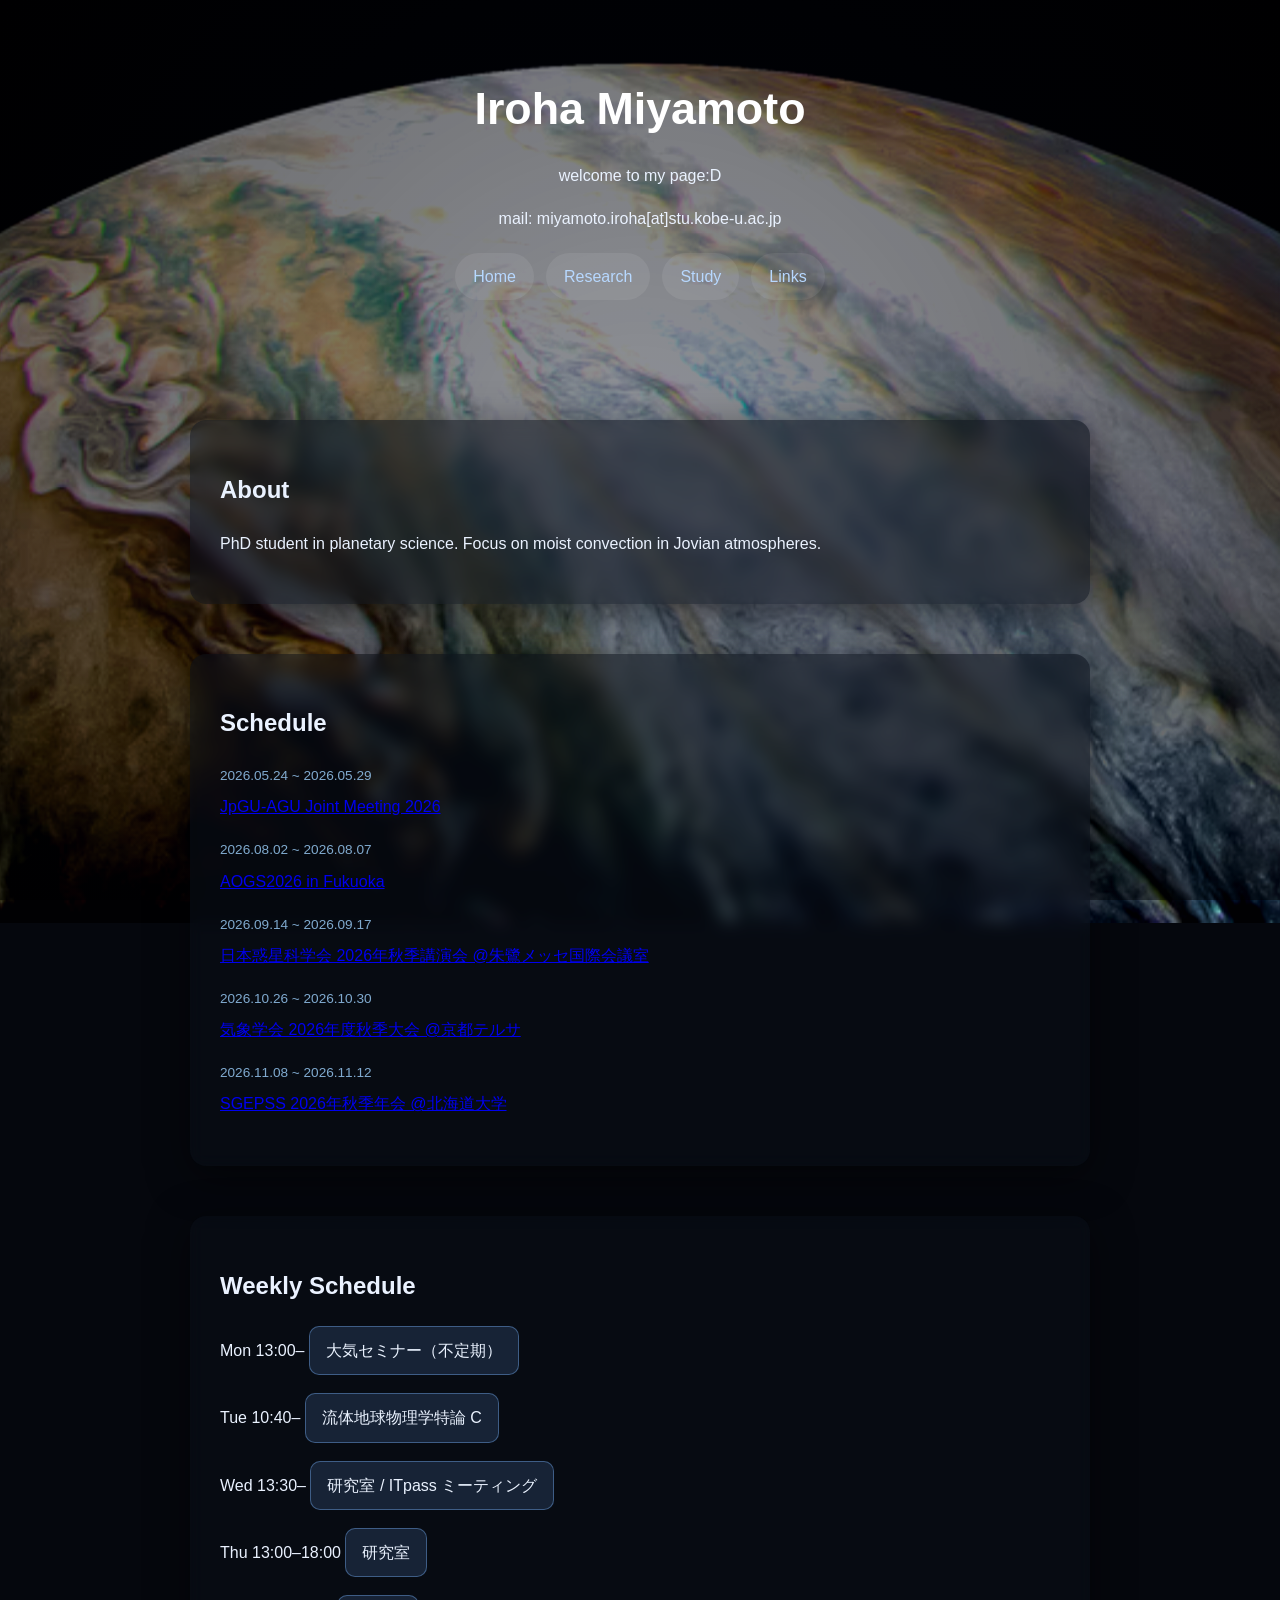
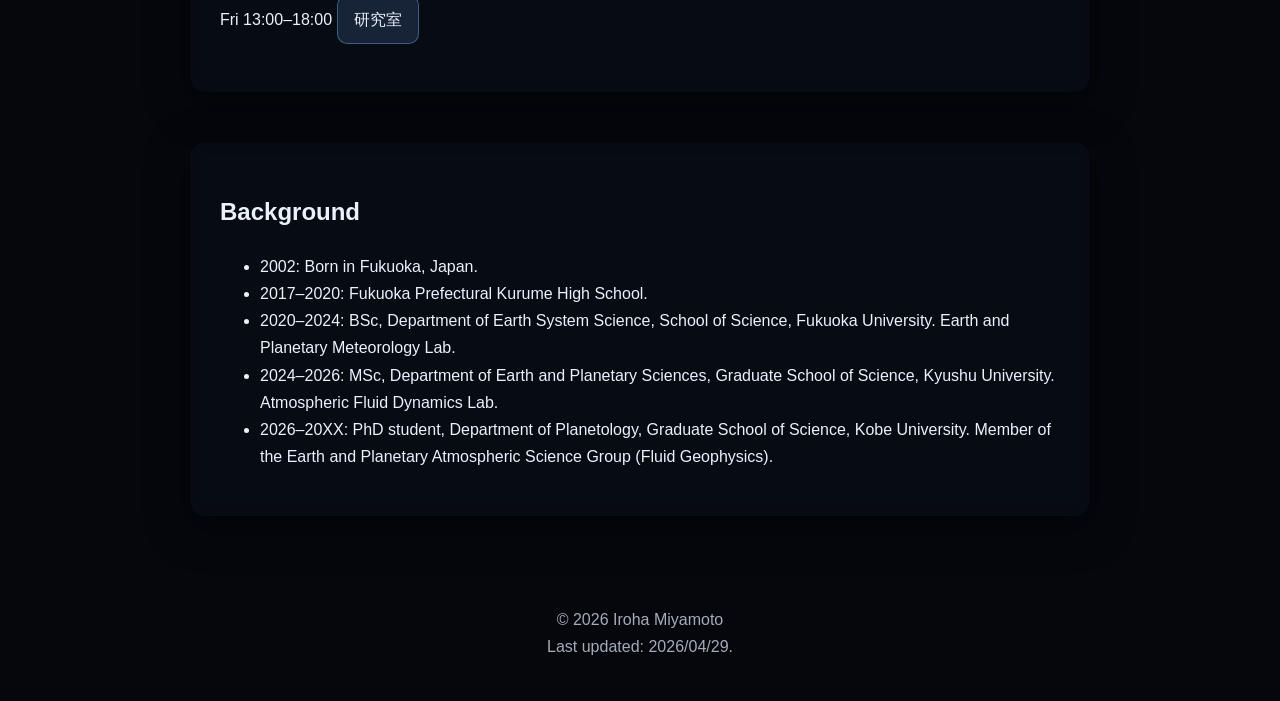
==== index.html @ c1cfe4a1 "Update index.html" ====
<!DOCTYPE html>
<html lang="en">
<head>
<meta charset="UTF-8">
<title>Iroha Miyamoto</title>
<link rel="stylesheet" href="style.css">
</head>

<body>

<header> 
  <h1>Iroha Miyamoto</h1>
  <p>welcome to my page:D</p>
  <p>mail: miyamoto.iroha[at]stu.kobe-u.ac.jp</p>

  <nav>
    <a href="index.html">Home</a>
    <a href="research.html">Research</a>
    <a href="study.html">Study</a>
    <a href="links.html">Links</a>
  </nav>
</header>

<!-- ABOUT -->
<section id="about">
  <h2>About</h2>
  <p>
    PhD student in planetary science.  
    Focus on moist convection in Jovian atmospheres.
  </p>
</section>

<!-- Schedule -->
<section id="schedule">
  <h2>Schedule</h2>

  <ul class="schedule-list">

    <li>
      <span class="date">2026.05.24 ~ 2026.05.29</span>
      <a href="https://www.jpgu.org/meeting_j2026/" target="_blank" class="event-btn">
        JpGU-AGU Joint Meeting 2026
      </a>
    </li>

    <li>
      <span class="date">2026.08.02 ~ 2026.08.07</span>
      <a href="https://www.asiaoceania.org/AOGS2026/Home" target="_blank" class="event-btn">
        AOGS2026 in Fukuoka
      </a>
    </li>

    <li>
      <span class="date">2026.09.14 ~ 2026.09.17</span>
      <a href="https://www.wakusei.jp/meetings/fallmeeting/" target="_blank" class="event-btn">
        日本惑星科学会 2026年秋季講演会 @朱鷺メッセ国際会議室
      </a>
    </li>

    <li>
      <span class="date">2026.10.26 ~ 2026.10.30</span>
      <a href="https://www.metsoc.jp/meetings/2026a" target="_blank" class="event-btn">
        気象学会 2026年度秋季大会 @京都テルサ
      </a>
    </li>

    <li>
      <span class="date">2026.11.08 ~ 2026.11.12</span>
      <a href="https://www.sgepss.org/meeting/index.html" target="_blank" class="event-btn">
        SGEPSS 2026年秋季年会 @北海道大学
      </a>
    </li>

  </ul>
</section>

<!-- Weekly Schedule -->
<section id="weekly-schedule">
  <h2>Weekly Schedule</h2>

  <ul class="schedule-list">

    <li>
      <span class="day">Mon</span>
      <span class="time">13:00–</span>
      <span class="event">大気セミナー（不定期）</span>
    </li>

    <li>
      <span class="day">Tue</span>
      <span class="time">10:40–</span>
      <span class="event">流体地球物理学特論 C</span>
    </li>

    <li>
      <span class="day">Wed</span>
      <span class="time">13:30–</span>
      <span class="event">研究室 / ITpass ミーティング</span>
    </li>

    <li>
      <span class="day">Thu</span>
      <span class="time">13:00–18:00</span>
      <span class="event">研究室</span>
    </li>

    <li>
      <span class="day">Fri</span>
      <span class="time">13:00–18:00</span>
      <span class="event">研究室</span>
    </li>

  </ul>
</section>

<!-- Background --> 
  <section id="Background"> 
    <h2>Background</h2> 
    <ul> 
      <li>2002: Born in Fukuoka, Japan. 
      <li>2017–2020: Fukuoka Prefectural Kurume High School. 
    　<li>2020–2024: BSc, Department of Earth System Science, School of Science, Fukuoka University. Earth and Planetary Meteorology Lab.
      <li>2024–2026: MSc, Department of Earth and Planetary Sciences, Graduate School of Science, Kyushu University. Atmospheric Fluid Dynamics Lab. 
      <li>2026–20XX: PhD student, Department of Planetology, Graduate School of Science, Kobe University. Member of the Earth and Planetary Atmospheric Science Group (Fluid Geophysics).
    </ul> 
  </section>

<footer>
  © 2026 Iroha Miyamoto<br>
  Last updated: 2026/04/29.
</footer>

<script>
document.querySelectorAll(".event-btn").forEach(btn => {
  btn.addEventListener("click", function() {
    document.querySelectorAll(".event-btn").forEach(b => b.classList.remove("active"));
    this.classList.add("active");
  });
});
</script>

</body>
</html>
---- style.css ----
* {
  box-sizing: border-box;
}

body {
  margin: 0;
  font-family: "Arial", sans-serif;
  color: #eaf2ff;
  line-height: 1.7;

  background: #05070d;
  overflow-x: hidden;
}

/* 🪐 木星背景 */
body::before {
  content: "";
  position: fixed;
  inset: 0;
  z-index: -3;

  background-image: url("./jup.jpg");
  background-size: cover;
  background-position: center;

  filter: brightness(1.15) contrast(1.2) saturate(1.3);
  opacity: 0.75;

  transform: scale(1.05);
  animation: jupiterFloat 140s ease-in-out infinite;
}

@keyframes jupiterFloat {
  0%   { transform: scale(1.05) translate(0,0); }
  50%  { transform: scale(1.1) translate(-25px, 15px); }
  100% { transform: scale(1.05) translate(0,0); }
}

/* 🌫️ 暗幕 */
body::after {
  content: "";
  position: fixed;
  inset: 0;
  z-index: -2;

  background: radial-gradient(circle at center,
    rgba(0,10,30,0.25),
    rgba(0,0,0,0.5)
  );
}

/* 🧭 ヘッダー */
header {
  text-align: center;
  padding: 70px 20px;
}

/* タイトル */
h1 {
  font-size: 2.8em;
  margin: 0;
  color: #ffffff;
}

/* ナビ */
nav {
  margin-top: 20px;
  display: flex;
  justify-content: center;
  gap: 12px;
  flex-wrap: wrap;
}

nav a {
  padding: 10px 18px;
  border-radius: 999px;
  background: rgba(255,255,255,0.08);
  color: #b7d8ff;
  text-decoration: none;
  transition: 0.2s;
}

nav a:hover {
  background: rgba(120,180,255,0.2);
  color: #ffffff;
}

/* 📄 共通セクション（完全中央固定） */
section {
  width: 900px;
  max-width: 95vw;
  margin: 50px auto;

  padding: 30px;

  background: rgba(10, 15, 25, 0.55);
  border-radius: 16px;

  backdrop-filter: blur(8px);
  box-shadow: 0 10px 40px rgba(0,0,0,0.5);
}

/* 🗓 スケジュール統一（これだけ使う） */
.schedule-list {
  list-style: none;
  padding: 0;
  margin: 0;
}

.schedule-list li {
  margin-bottom: 18px;
}

/* 日付 */
.date {
  display: block;
  font-size: 0.85em;
  color: #9fd3ff;
  margin-bottom: 6px;
  opacity: 0.8;
}

/* イベント（ボタン） */
.event {
  display: inline-block;
  padding: 10px 16px;
  border-radius: 10px;

  background: rgba(120,180,255,0.15);
  border: 1px solid rgba(120,180,255,0.4);

  color: #eaf2ff;
  text-decoration: none;

  transition: all 0.25s ease;
}

/* hover */
.event:hover {
  transform: translateY(-3px);
  background: rgba(120,180,255,0.3);
  color: #ffffff;

  box-shadow:
    0 0 12px rgba(120,180,255,0.5),
    0 0 30px rgba(80,140,255,0.2);
}

/* active（クリック中） */
.event:active {
  transform: scale(0.95);
  background: rgba(80,140,255,0.7);
}

/* active（JSで付ける） */
.event.active {
  background: rgba(80,140,255,0.85);

  box-shadow:
    0 0 15px rgba(120,180,255,0.8),
    0 0 40px rgba(80,140,255,0.3);
}

/* フッター */
footer {
  text-align: center;
  padding: 40px;
  opacity: 0.7;
}
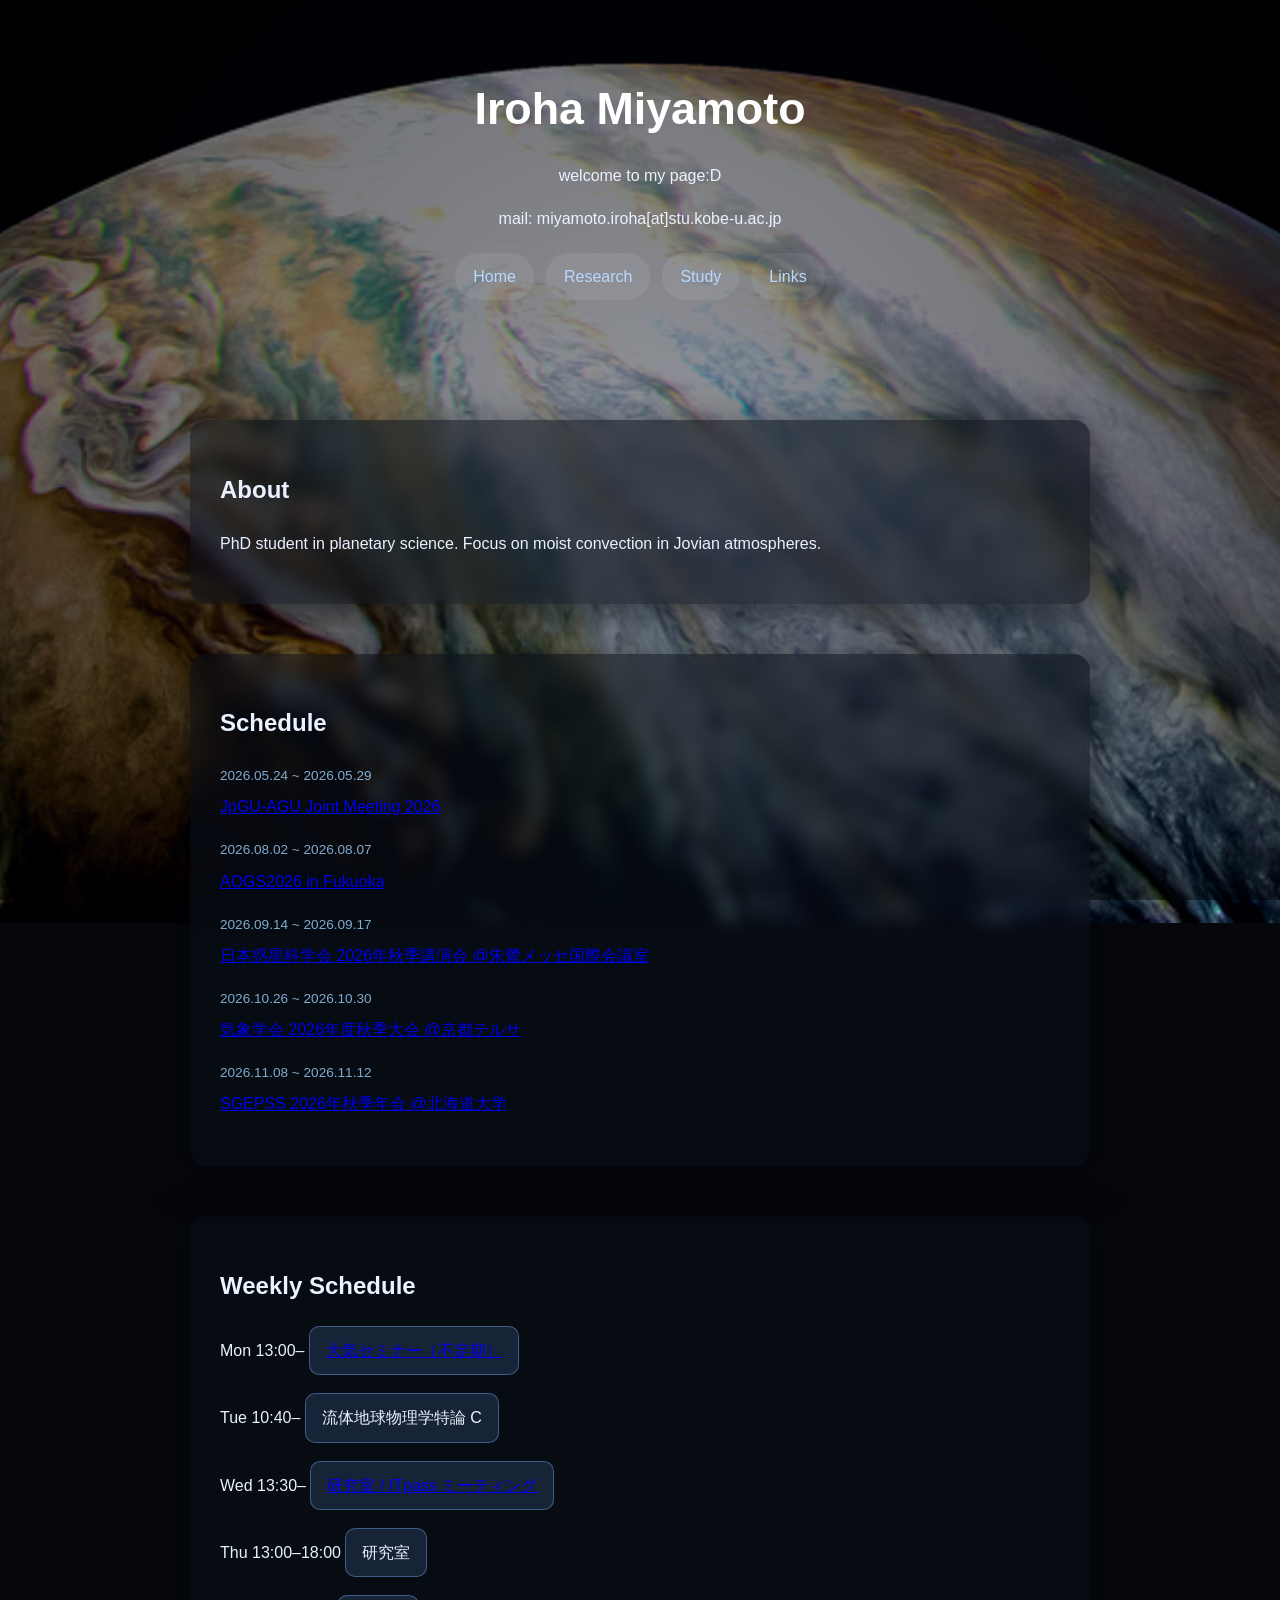
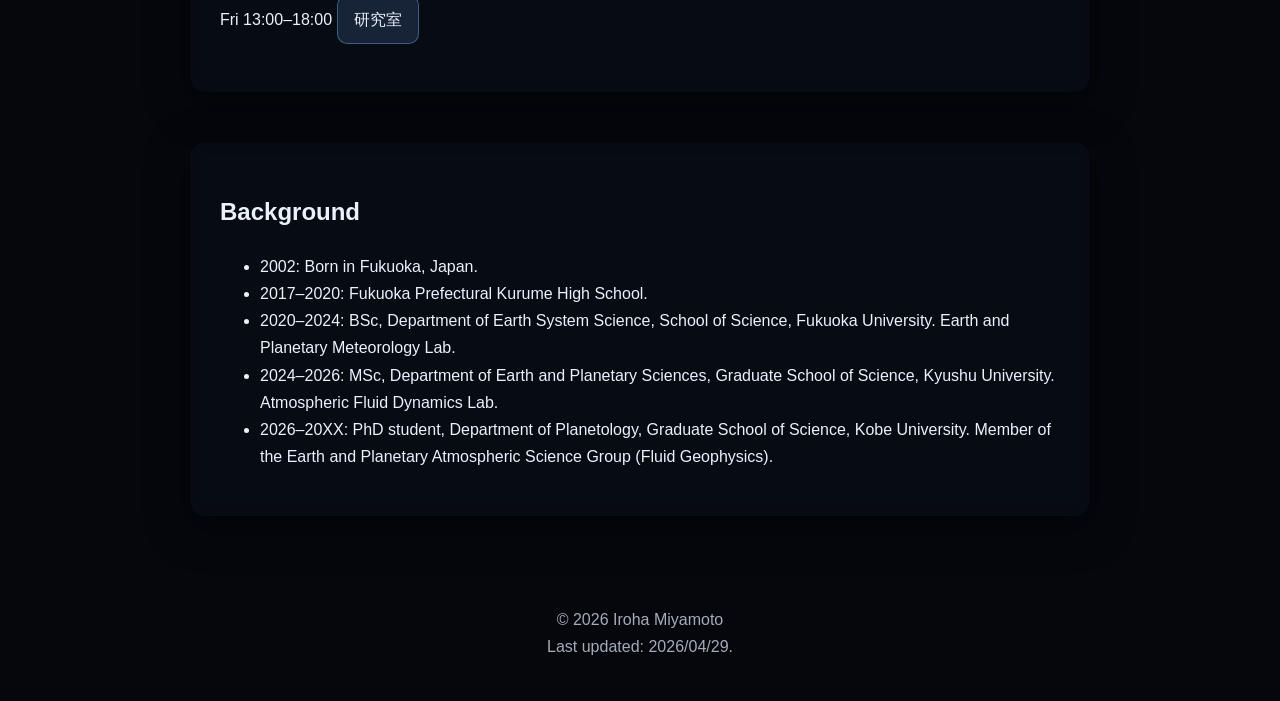
==== commit b3a4c7e8: "Update index.html" ====
--- a/index.html
+++ b/index.html
@@ -83,7 +83,11 @@
     <li>
       <span class="day">Mon</span>
       <span class="time">13:00–</span>
-      <span class="event">大気セミナー（不定期）</span>
+      <span class="event">
+        <a href="https://www.lab.kobe-u.ac.jp/sci-epalab/ja/site/epa_seminar/" target="_blank" class="event-btn">
+       大気セミナー（不定期）
+      </a>
+     </span>
     </li>
 
     <li>
@@ -95,7 +99,11 @@
     <li>
       <span class="day">Wed</span>
       <span class="time">13:30–</span>
-      <span class="event">研究室 / ITpass ミーティング</span>
+      <span class="event">
+        <a href="https://teams.cloud.microsoft/" target="_blank" class="event-btn">
+       研究室 / ITpass ミーティング
+      </a>
+      </span>
     </li>
 
     <li>
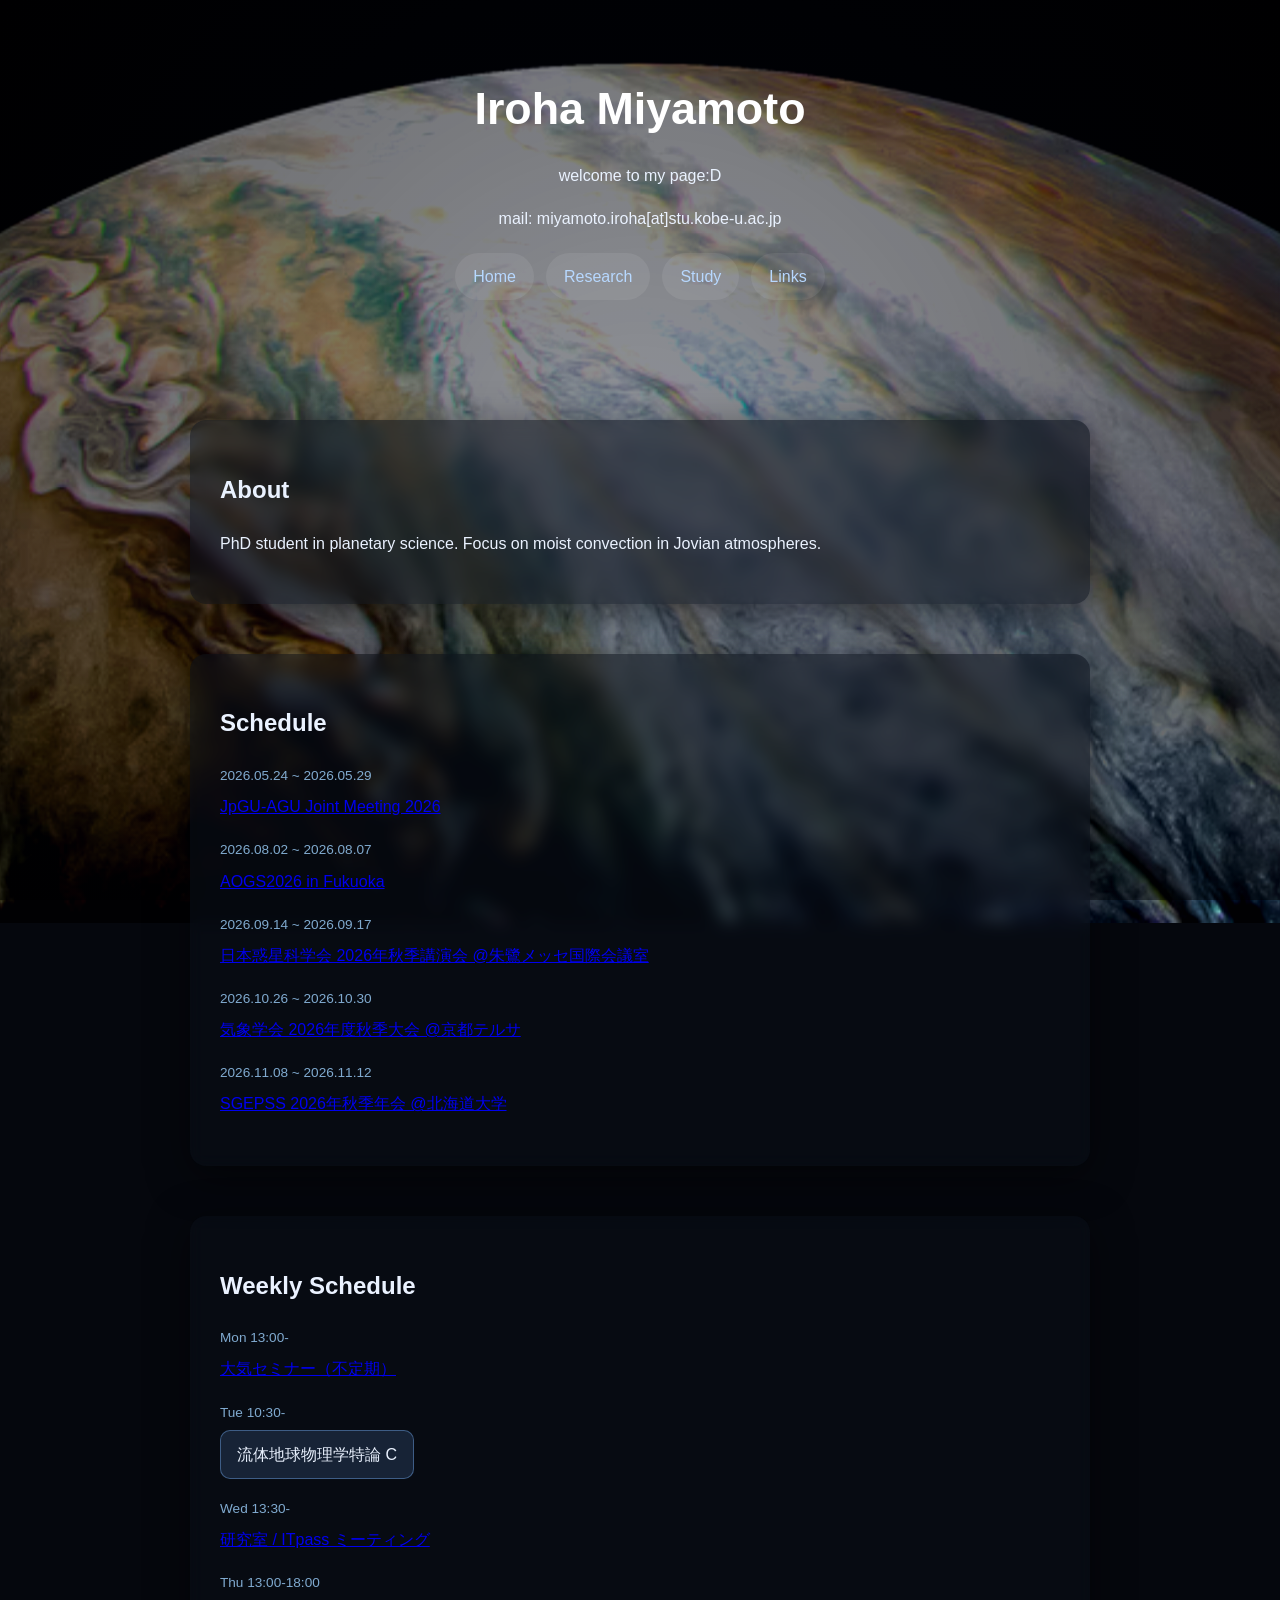
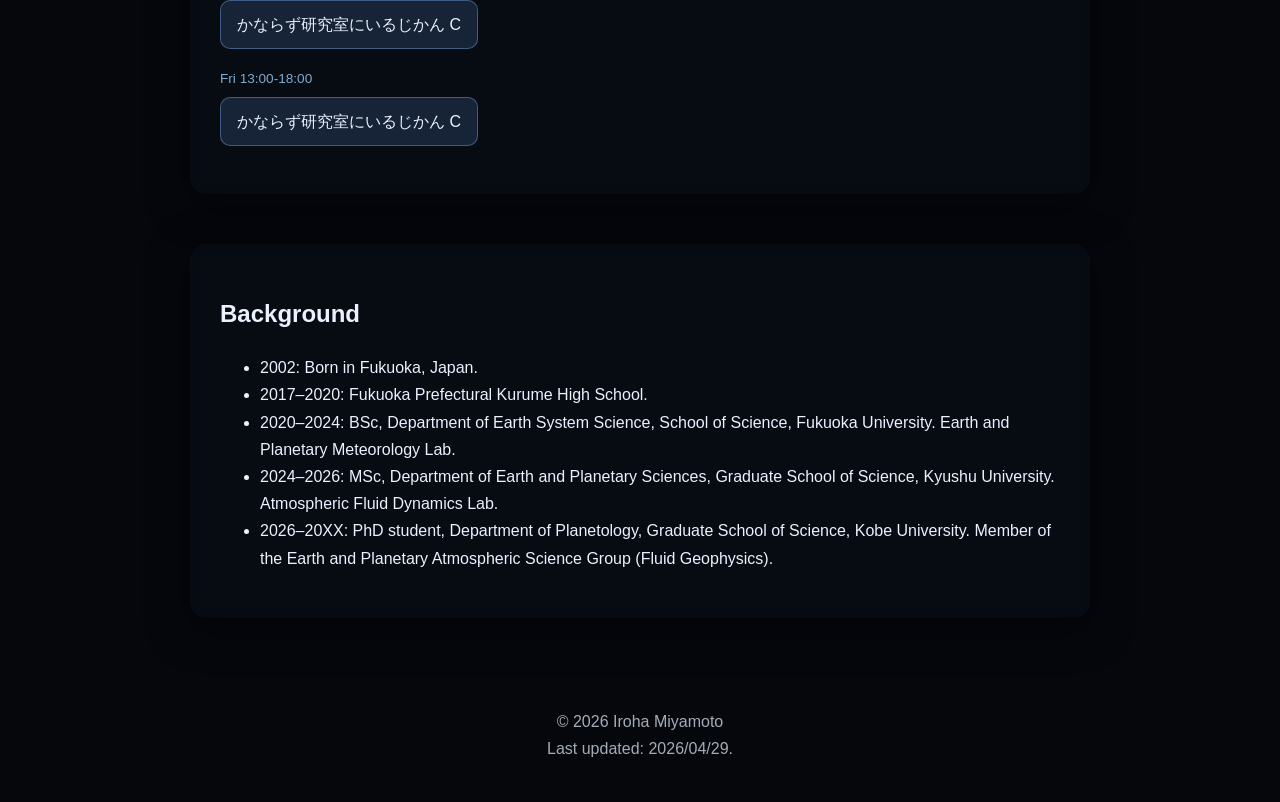
==== commit 9ba8c787: "Update index.html" ====
--- a/index.html
+++ b/index.html
@@ -74,6 +74,7 @@
   </ul>
 </section>
 
+
 <!-- Weekly Schedule -->
 <section id="weekly-schedule">
   <h2>Weekly Schedule</h2>
@@ -81,41 +82,35 @@
   <ul class="schedule-list">
 
     <li>
-      <span class="day">Mon</span>
-      <span class="time">13:00–</span>
-      <span class="event">
-        <a href="https://www.lab.kobe-u.ac.jp/sci-epalab/ja/site/epa_seminar/" target="_blank" class="event-btn">
+      <span class="date">Mon 13:00-</span>
+      <a href="https://www.lab.kobe-u.ac.jp/sci-epalab/ja/site/epa_seminar/" target="_blank" class="event-btn">
        大気セミナー（不定期）
       </a>
-     </span>
     </li>
 
     <li>
-      <span class="day">Tue</span>
-      <span class="time">10:40–</span>
+      <span class="date">Tue 10:30-</span>
       <span class="event">流体地球物理学特論 C</span>
+      </a>
     </li>
 
     <li>
-      <span class="day">Wed</span>
-      <span class="time">13:30–</span>
-      <span class="event">
-        <a href="https://teams.cloud.microsoft/" target="_blank" class="event-btn">
+      <span class="date">Wed 13:30-</span>
+      <a href="https://teams.cloud.microsoft/" target="_blank" class="event-btn">
        研究室 / ITpass ミーティング
       </a>
-      </span>
     </li>
 
     <li>
-      <span class="day">Thu</span>
-      <span class="time">13:00–18:00</span>
-      <span class="event">研究室</span>
+      <span class="date">Thu 13:00-18:00</span>
+      <span class="event">かならず研究室にいるじかん C</span>
+      </a>
     </li>
 
     <li>
-      <span class="day">Fri</span>
-      <span class="time">13:00–18:00</span>
-      <span class="event">研究室</span>
+      <span class="date">Fri 13:00-18:00</span>
+      <span class="event">かならず研究室にいるじかん C</span>
+      </a>
     </li>
 
   </ul>
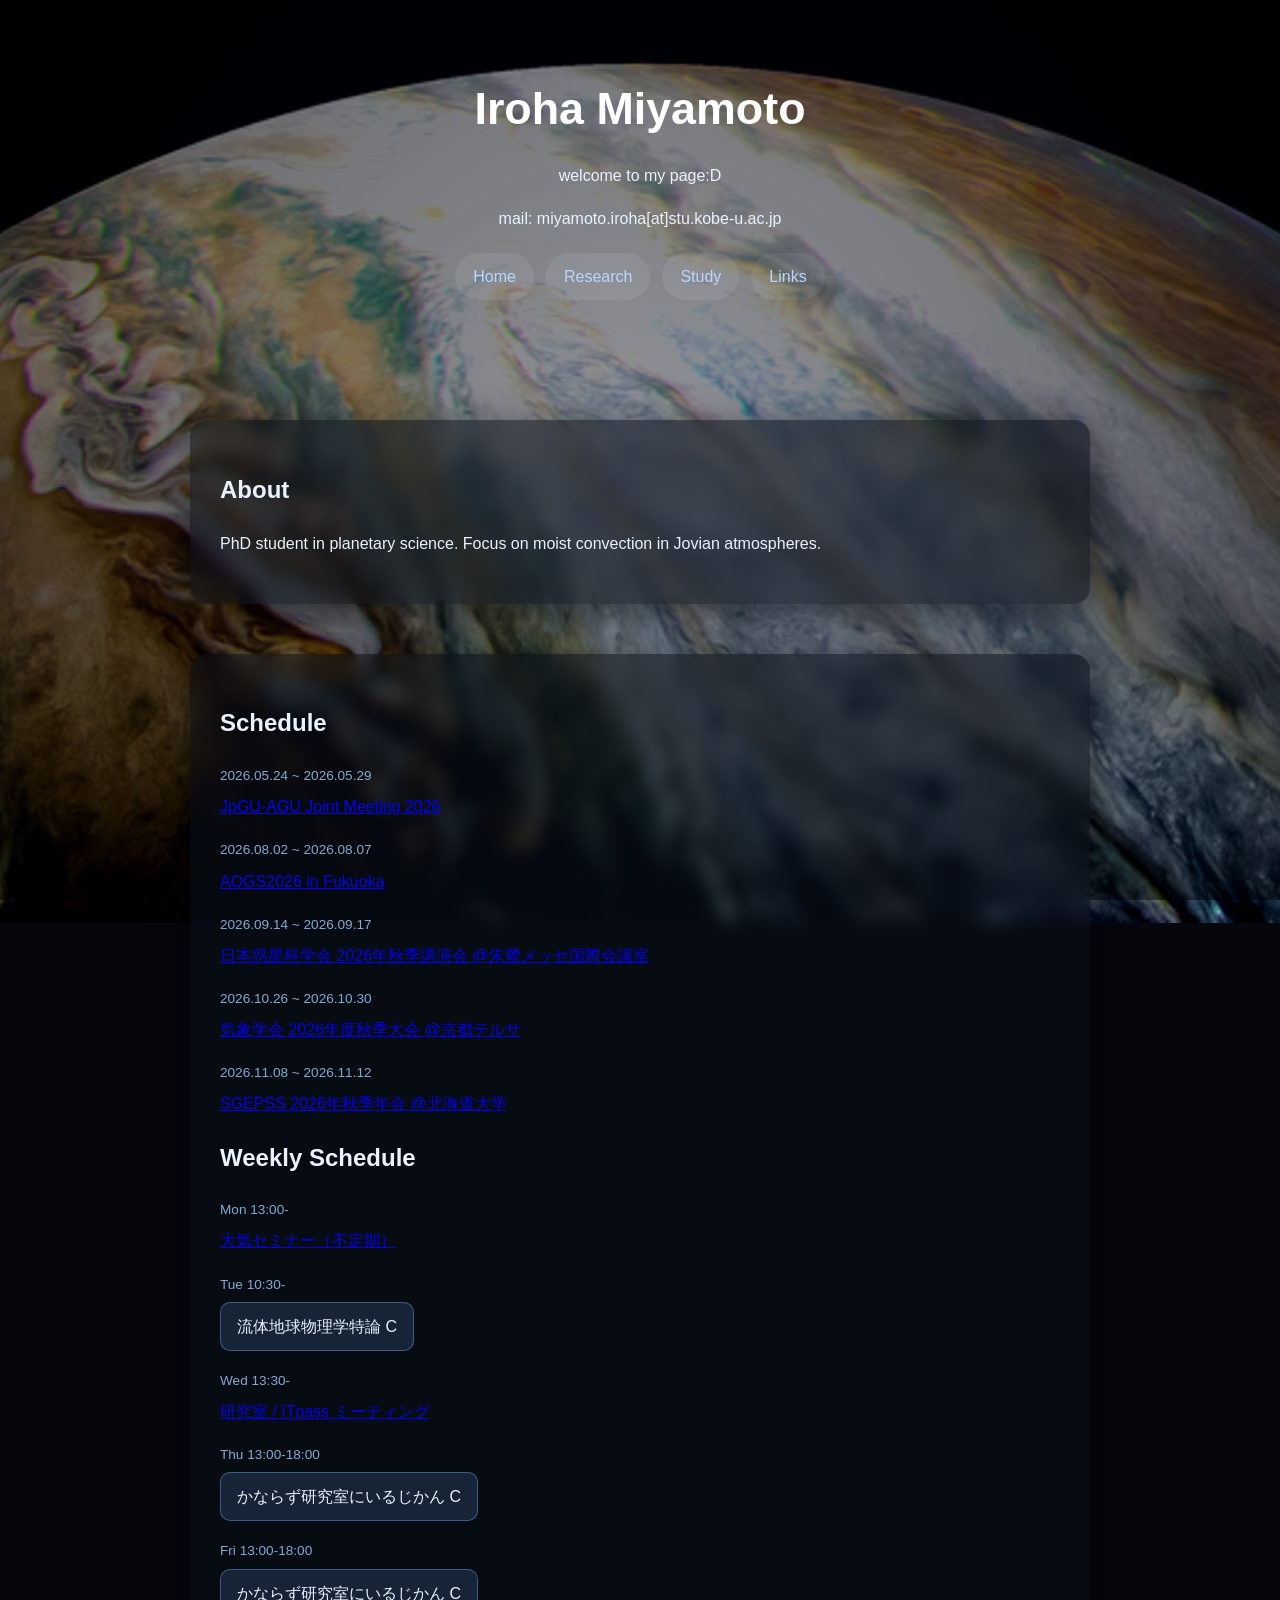
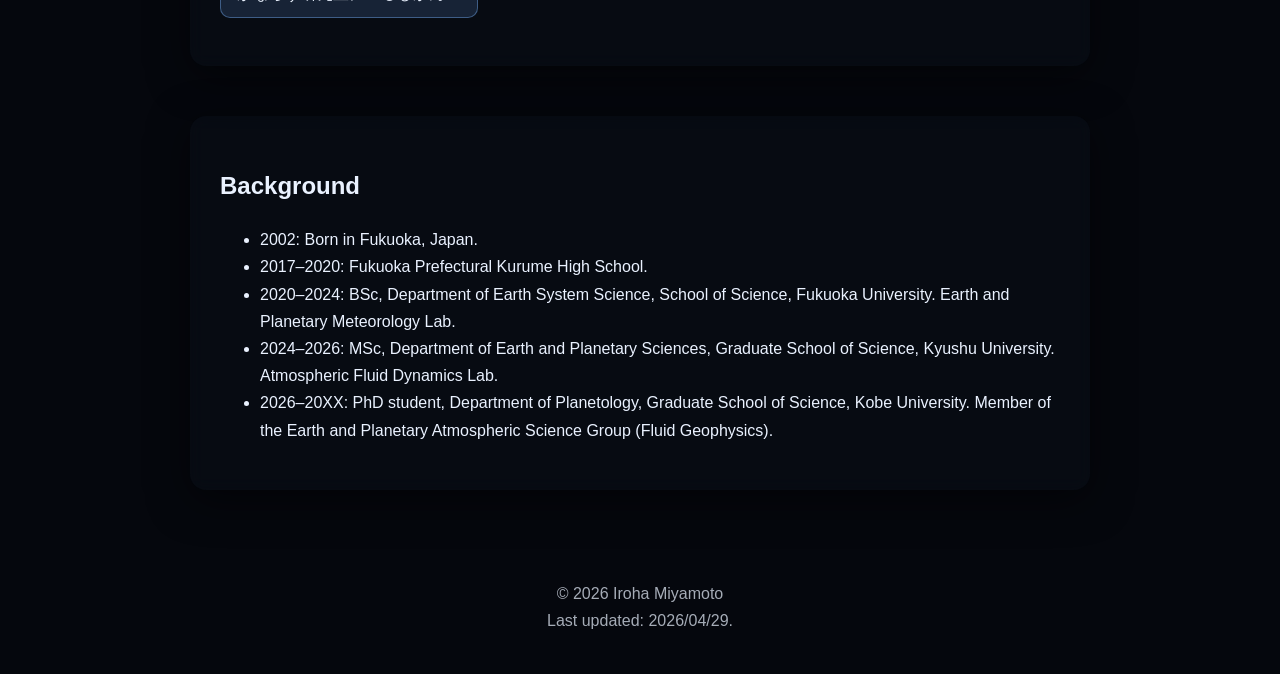
==== commit 75e4cfa3: "Update index.html" ====
--- a/index.html
+++ b/index.html
@@ -72,11 +72,7 @@
     </li>
 
   </ul>
-</section>
 
-
-<!-- Weekly Schedule -->
-<section id="weekly-schedule">
   <h2>Weekly Schedule</h2>
 
   <ul class="schedule-list">
@@ -116,6 +112,7 @@
   </ul>
 </section>
 
+
 <!-- Background --> 
   <section id="Background"> 
     <h2>Background</h2> 
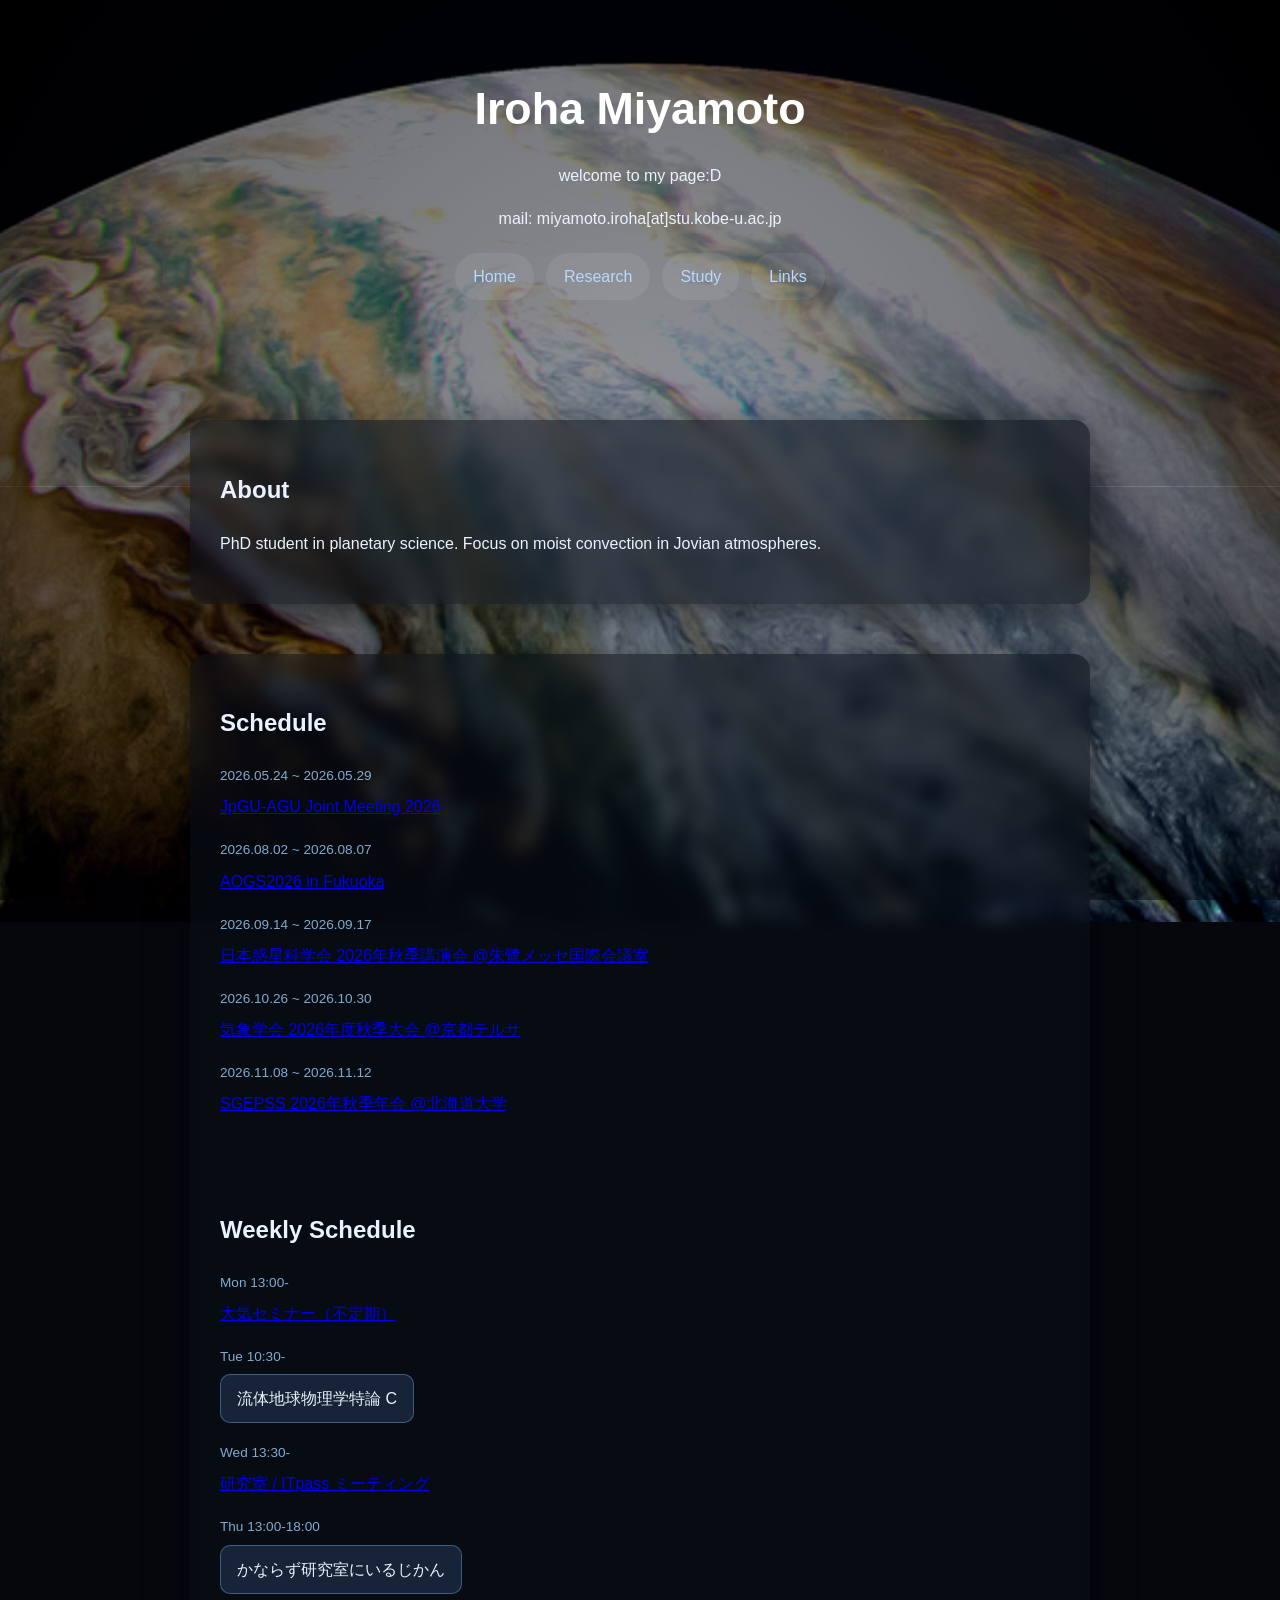
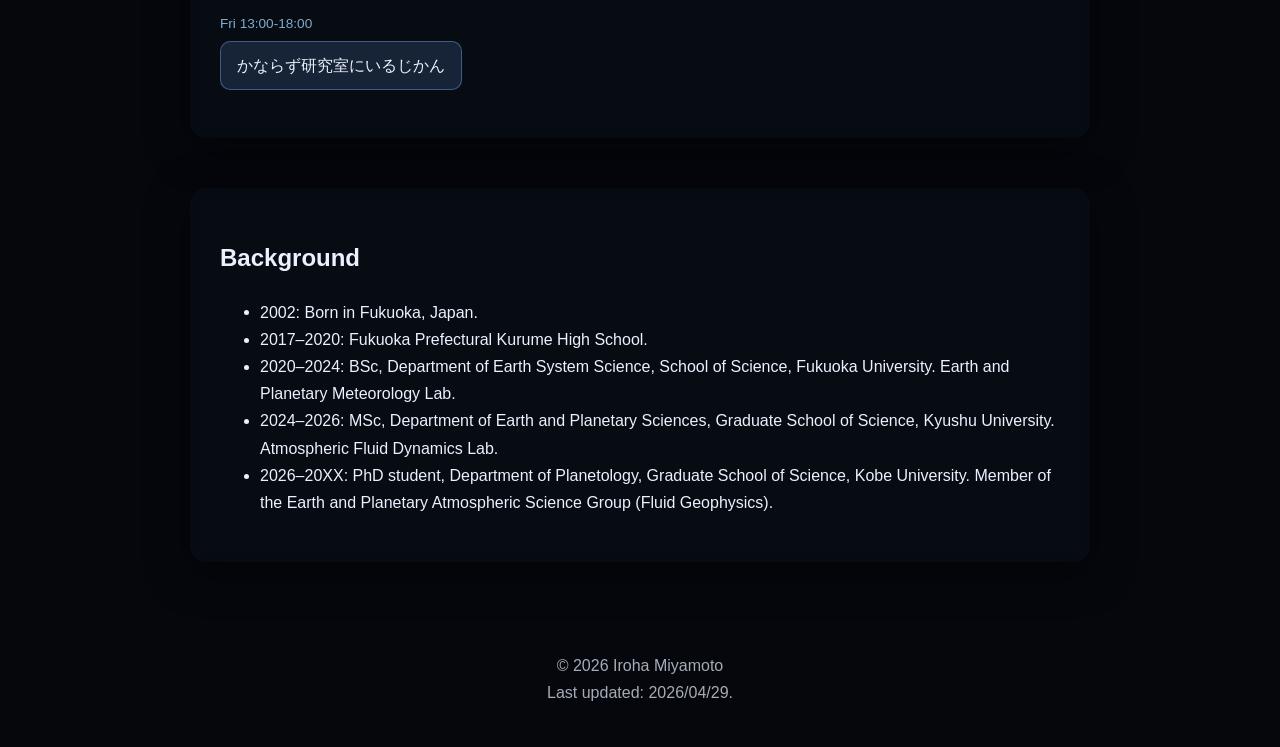
==== commit 8557dfc1: "Update index.html" ====
--- a/index.html
+++ b/index.html
@@ -72,7 +72,8 @@
     </li>
 
   </ul>
-
+   <br>
+   <br>
   <h2>Weekly Schedule</h2>
 
   <ul class="schedule-list">
@@ -99,13 +100,13 @@
 
     <li>
       <span class="date">Thu 13:00-18:00</span>
-      <span class="event">かならず研究室にいるじかん C</span>
+      <span class="event">かならず研究室にいるじかん</span>
       </a>
     </li>
 
     <li>
       <span class="date">Fri 13:00-18:00</span>
-      <span class="event">かならず研究室にいるじかん C</span>
+      <span class="event">かならず研究室にいるじかん</span>
       </a>
     </li>
 
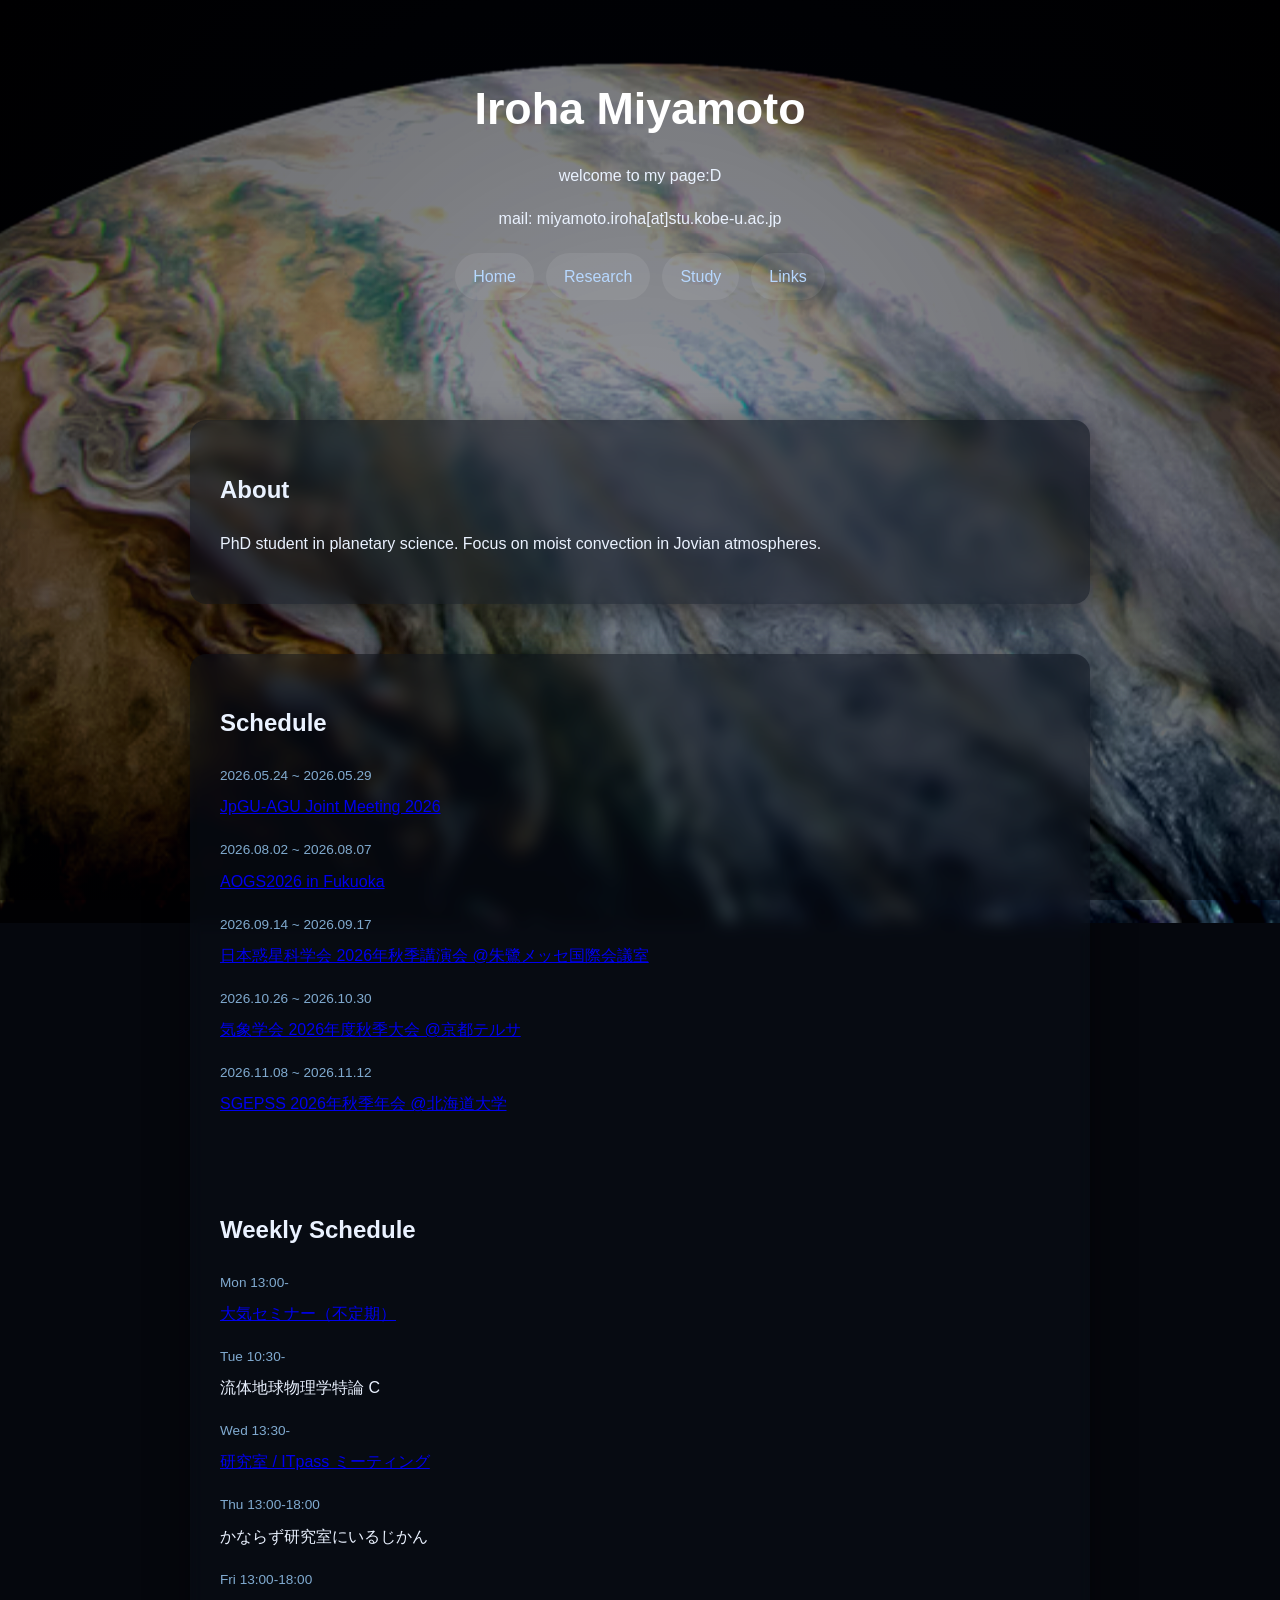
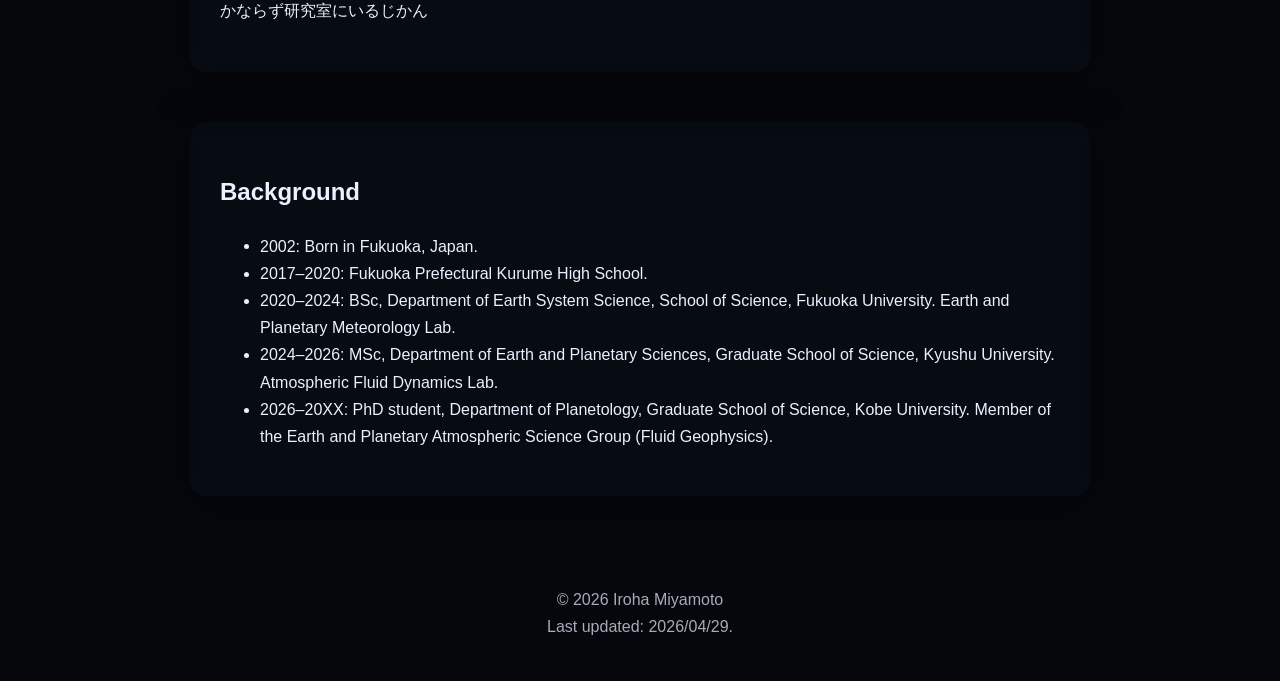
==== commit 21464919: "Update index.html" ====
--- a/index.html
+++ b/index.html
@@ -87,7 +87,7 @@
 
     <li>
       <span class="date">Tue 10:30-</span>
-      <span class="event">流体地球物理学特論 C</span>
+      <span class="event-btn">流体地球物理学特論 C</span>
       </a>
     </li>
 
@@ -100,13 +100,13 @@
 
     <li>
       <span class="date">Thu 13:00-18:00</span>
-      <span class="event">かならず研究室にいるじかん</span>
+     <span class="event-btn">かならず研究室にいるじかん</span>
       </a>
     </li>
 
     <li>
       <span class="date">Fri 13:00-18:00</span>
-      <span class="event">かならず研究室にいるじかん</span>
+      <span class="event-btn">かならず研究室にいるじかん</span>
       </a>
     </li>
 
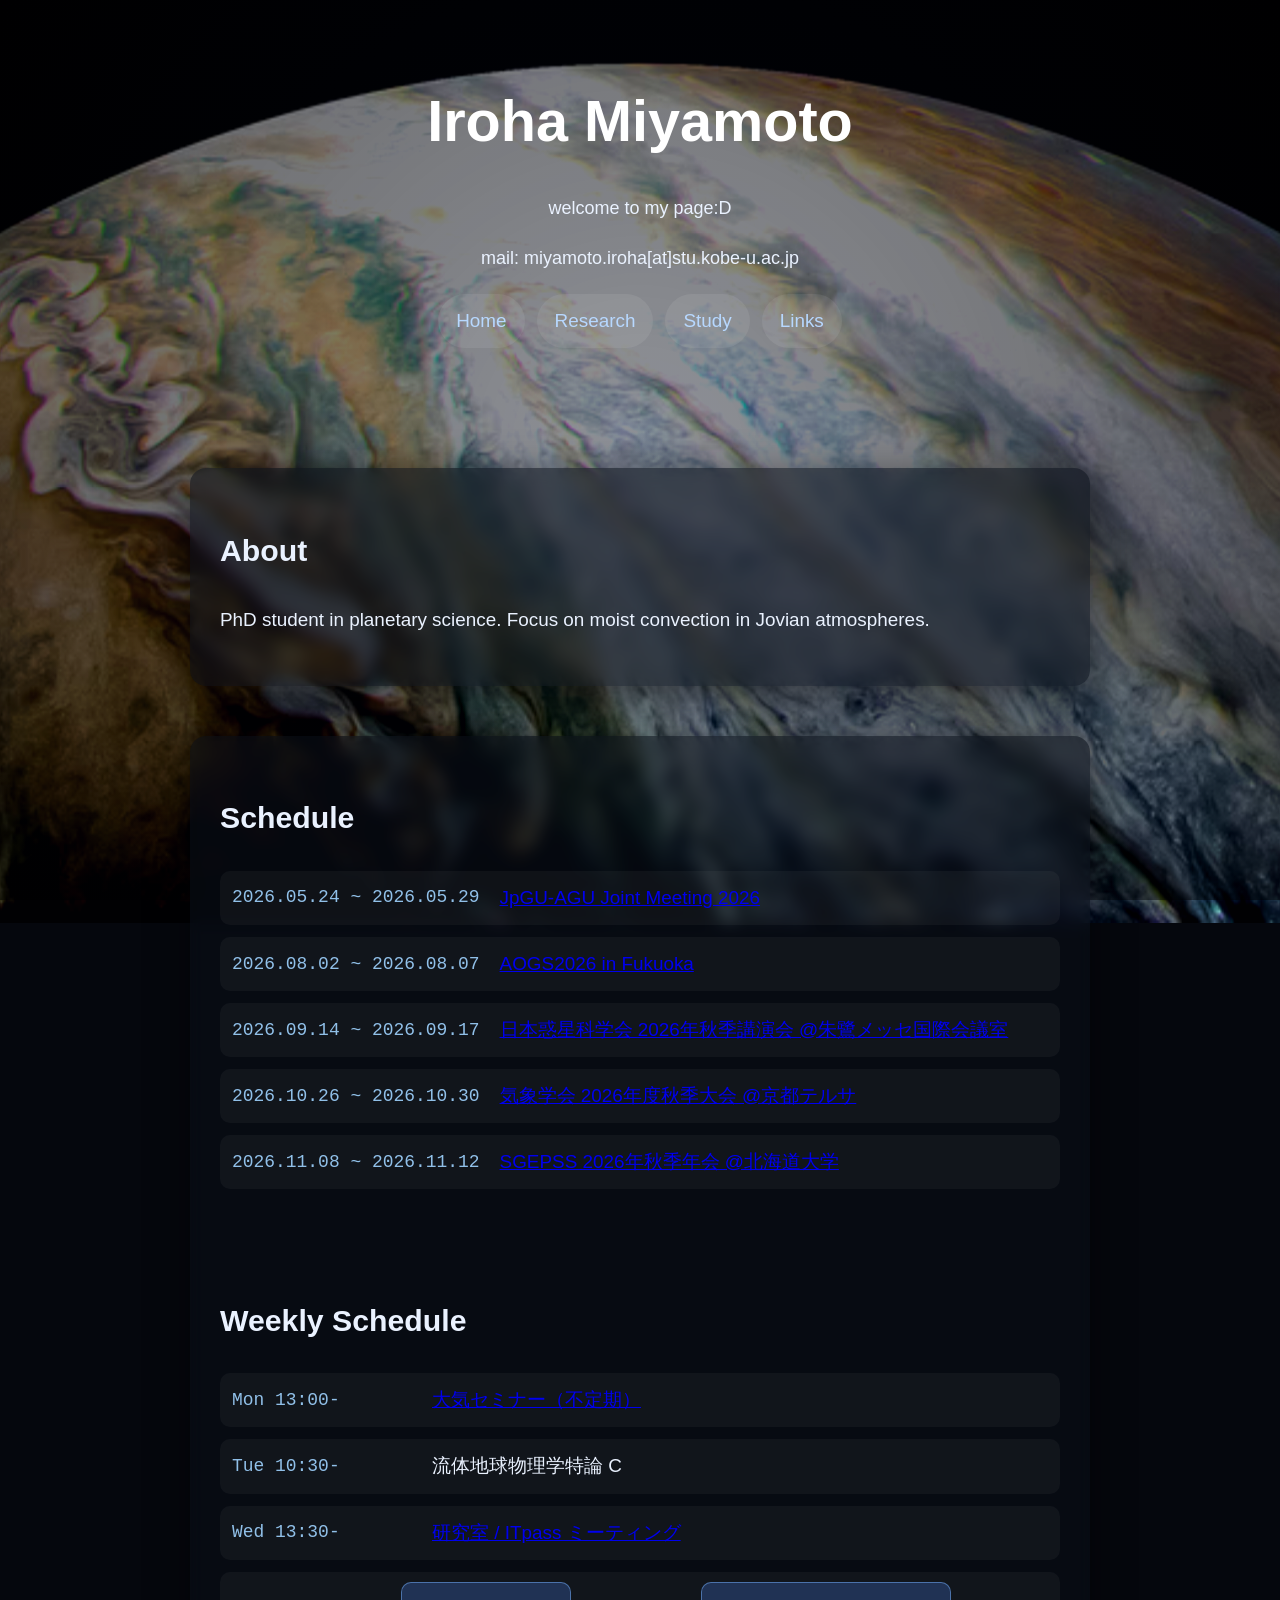
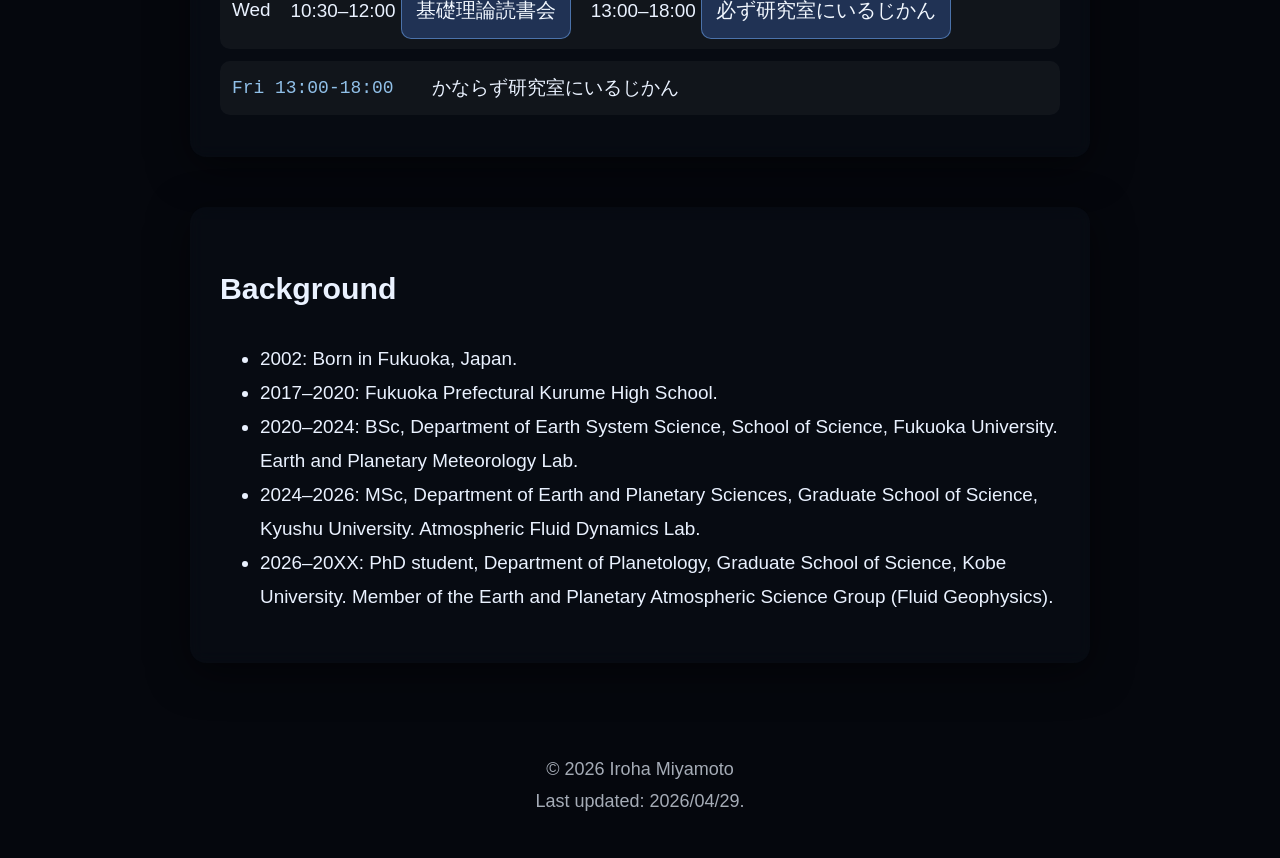
==== commit 0f33dfeb: "Update index.html" ====
--- a/index.html
+++ b/index.html
@@ -99,10 +99,17 @@
     </li>
 
     <li>
-      <span class="date">Thu 13:00-18:00</span>
-     <span class="event-btn">かならず研究室にいるじかん</span>
-      </a>
-    </li>
+  <span class="day">Wed</span>
+  <div class="time-block">
+    <span class="time">10:30–12:00</span>
+    <span class="event">基礎理論読書会</span>
+  </div>
+
+  <div class="time-block">
+    <span class="time">13:00–18:00</span>
+    <span class="event">必ず研究室にいるじかん</span>
+  </div>
+</li>
 
     <li>
       <span class="date">Fri 13:00-18:00</span>
--- a/style.css
+++ b/style.css
@@ -55,7 +55,6 @@
   padding: 70px 20px;
 }
 
-/* タイトル */
 h1 {
   font-size: 2.8em;
   margin: 0;
@@ -81,11 +80,11 @@
 }
 
 nav a:hover {
-  background: rgba(120,180,255,0.2);
-  color: #ffffff;
-}
-
-/* 📄 共通セクション（完全中央固定） */
+  background: rgba(120,180,255,0.25);
+  color: #ffffff;
+}
+
+/* 📄 セクション */
 section {
   width: 900px;
   max-width: 95vw;
@@ -100,7 +99,7 @@
   box-shadow: 0 10px 40px rgba(0,0,0,0.5);
 }
 
-/* 🗓 スケジュール統一（これだけ使う） */
+/* 🗓 スケジュール（整列版） */
 .schedule-list {
   list-style: none;
   padding: 0;
@@ -108,57 +107,64 @@
 }
 
 .schedule-list li {
-  margin-bottom: 18px;
-}
-
-/* 日付 */
+  display: flex;
+  align-items: center;
+  gap: 20px;
+
+  padding: 10px 12px;
+  margin-bottom: 12px;
+
+  background: rgba(255,255,255,0.04);
+  border-radius: 10px;
+}
+
+/* 📅 日時（左固定幅） */
 .date {
-  display: block;
+  min-width: 180px;
   font-size: 0.85em;
   color: #9fd3ff;
-  margin-bottom: 6px;
-  opacity: 0.8;
-}
-
-/* イベント（ボタン） */
+  opacity: 0.9;
+  font-family: monospace;
+}
+
+/* 🔥 スケジュール内容（リンク） */
 .event {
+  flex: 1;
   display: inline-block;
-  padding: 10px 16px;
+
+  padding: 10px 14px;
   border-radius: 10px;
 
-  background: rgba(120,180,255,0.15);
-  border: 1px solid rgba(120,180,255,0.4);
-
-  color: #eaf2ff;
+  background: rgba(80,140,255,0.25);
+  border: 1px solid rgba(120,180,255,0.5);
+
+  color: #f2f8ff; /* ←ここ重要（明るくした） */
   text-decoration: none;
 
-  transition: all 0.25s ease;
+  transition: 0.25s;
 }
 
 /* hover */
 .event:hover {
   transform: translateY(-3px);
-  background: rgba(120,180,255,0.3);
+  background: rgba(120,180,255,0.4);
   color: #ffffff;
 
   box-shadow:
-    0 0 12px rgba(120,180,255,0.5),
-    0 0 30px rgba(80,140,255,0.2);
-}
-
-/* active（クリック中） */
+    0 0 12px rgba(120,180,255,0.6),
+    0 0 30px rgba(80,140,255,0.3);
+}
+
+/* active */
 .event:active {
-  transform: scale(0.95);
+  transform: scale(0.97);
   background: rgba(80,140,255,0.7);
 }
 
-/* active（JSで付ける） */
+/* クリック後 */
 .event.active {
-  background: rgba(80,140,255,0.85);
-
-  box-shadow:
-    0 0 15px rgba(120,180,255,0.8),
-    0 0 40px rgba(80,140,255,0.3);
+  background: rgba(120,180,255,0.9);
+  color: #ffffff;
 }
 
 /* フッター */
@@ -167,3 +173,38 @@
   padding: 40px;
   opacity: 0.7;
 }
+
+body {
+  font-size: 18px; /* ←全体の基準サイズアップ */
+  line-height: 1.8;
+}
+
+/* タイトル */
+h1 {
+  font-size: 3.2em;
+}
+
+/* セクション見出し */
+h2 {
+  font-size: 1.6em;
+}
+
+/* ナビ */
+nav a {
+  font-size: 1.05em;
+}
+
+/* 本文ブロック */
+section {
+  font-size: 1.05em;
+}
+
+/* スケジュール日付 */
+.date {
+  font-size: 0.95em;
+}
+
+/* スケジュールリンク */
+.event {
+  font-size: 1.05em;
+}
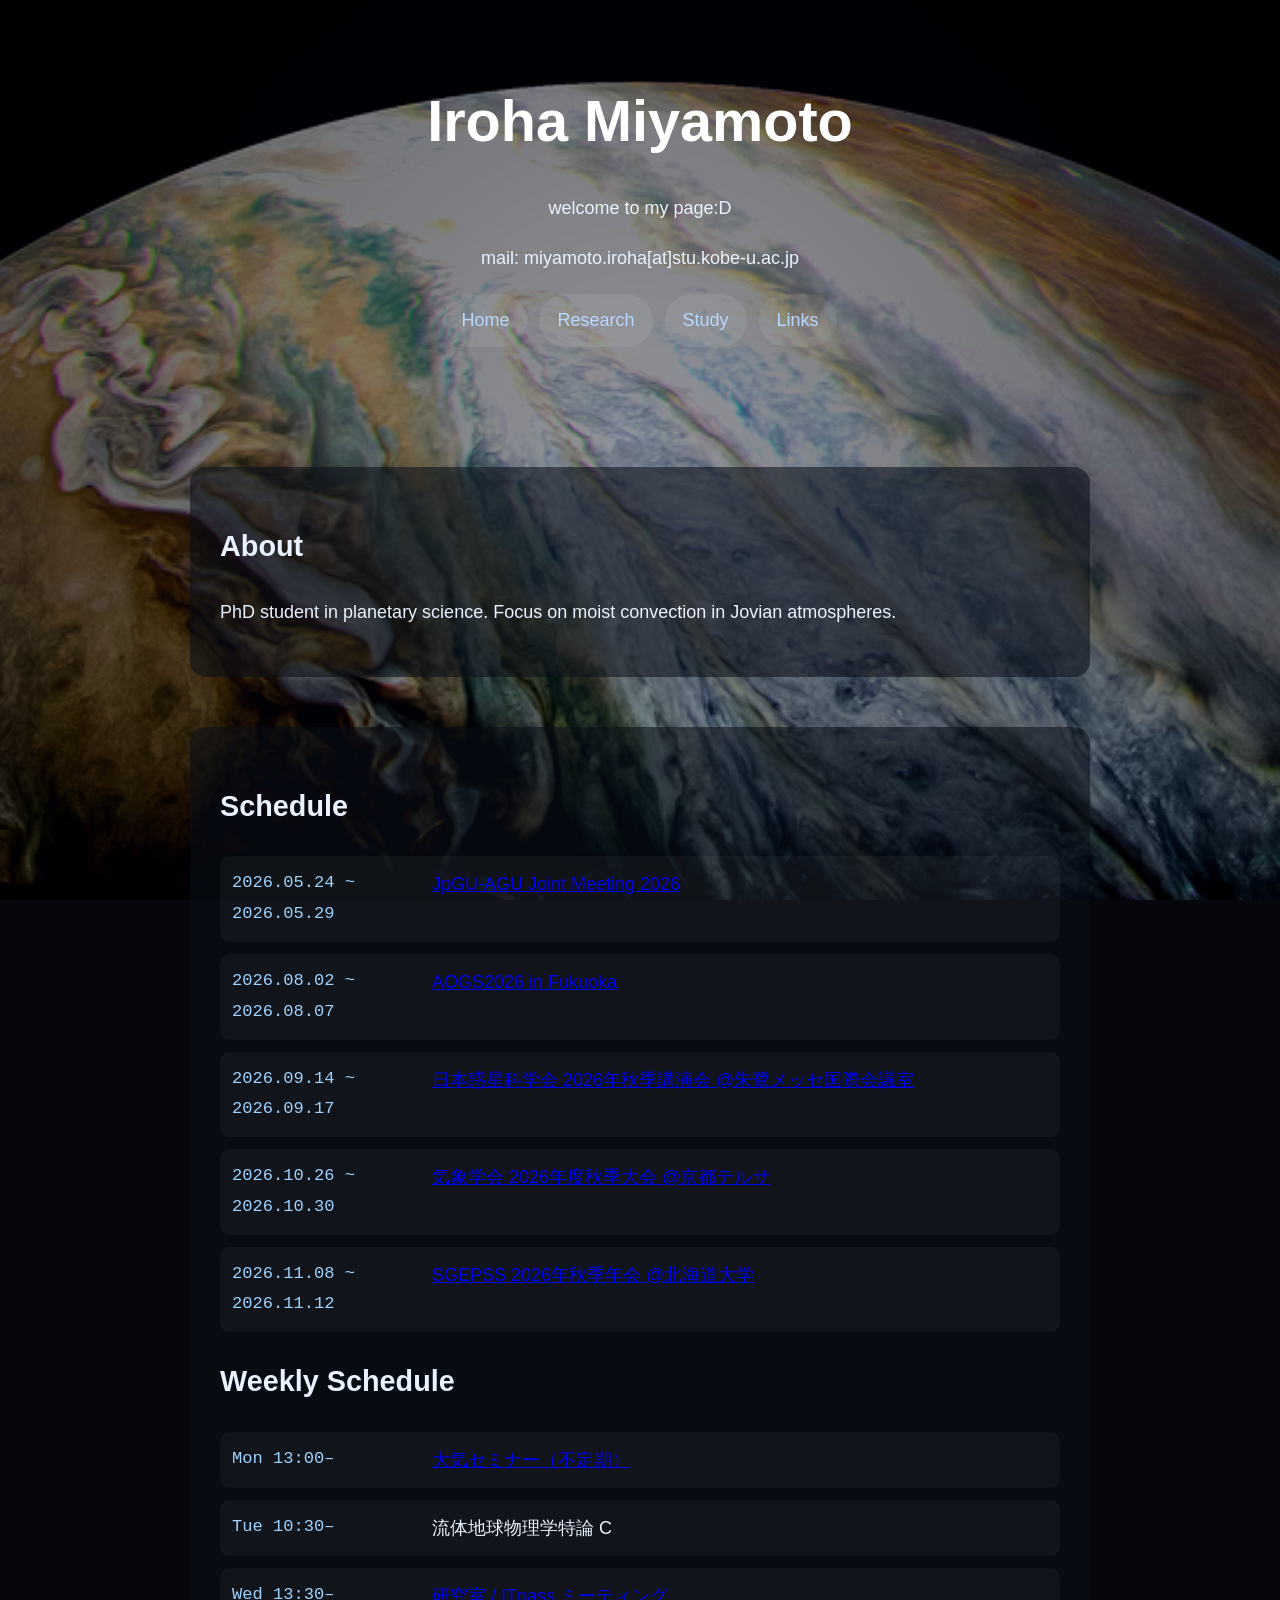
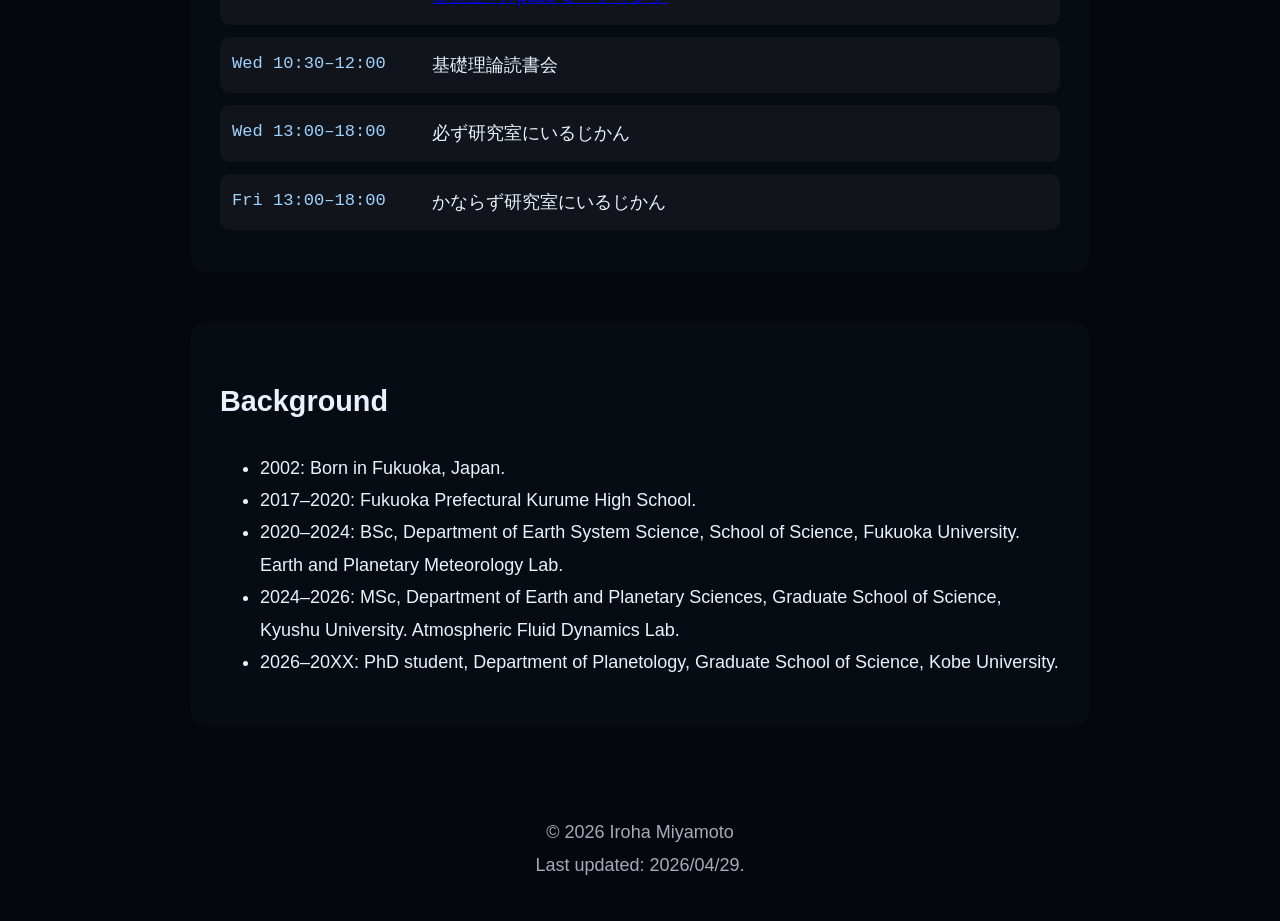
==== commit f9a81929: "Update index.html" ====
--- a/index.html
+++ b/index.html
@@ -21,7 +21,6 @@
   </nav>
 </header>
 
-<!-- ABOUT -->
 <section id="about">
   <h2>About</h2>
   <p>
@@ -30,7 +29,6 @@
   </p>
 </section>
 
-<!-- Schedule -->
 <section id="schedule">
   <h2>Schedule</h2>
 
@@ -38,100 +36,92 @@
 
     <li>
       <span class="date">2026.05.24 ~ 2026.05.29</span>
-      <a href="https://www.jpgu.org/meeting_j2026/" target="_blank" class="event-btn">
+      <a href="https://www.jpgu.org/meeting_j2026/" target="_blank" class="event">
         JpGU-AGU Joint Meeting 2026
       </a>
     </li>
 
     <li>
       <span class="date">2026.08.02 ~ 2026.08.07</span>
-      <a href="https://www.asiaoceania.org/AOGS2026/Home" target="_blank" class="event-btn">
+      <a href="https://www.asiaoceania.org/AOGS2026/Home" target="_blank" class="event">
         AOGS2026 in Fukuoka
       </a>
     </li>
 
     <li>
       <span class="date">2026.09.14 ~ 2026.09.17</span>
-      <a href="https://www.wakusei.jp/meetings/fallmeeting/" target="_blank" class="event-btn">
+      <a href="https://www.wakusei.jp/meetings/fallmeeting/" target="_blank" class="event">
         日本惑星科学会 2026年秋季講演会 @朱鷺メッセ国際会議室
       </a>
     </li>
 
     <li>
       <span class="date">2026.10.26 ~ 2026.10.30</span>
-      <a href="https://www.metsoc.jp/meetings/2026a" target="_blank" class="event-btn">
+      <a href="https://www.metsoc.jp/meetings/2026a" target="_blank" class="event">
         気象学会 2026年度秋季大会 @京都テルサ
       </a>
     </li>
 
     <li>
       <span class="date">2026.11.08 ~ 2026.11.12</span>
-      <a href="https://www.sgepss.org/meeting/index.html" target="_blank" class="event-btn">
+      <a href="https://www.sgepss.org/meeting/index.html" target="_blank" class="event">
         SGEPSS 2026年秋季年会 @北海道大学
       </a>
     </li>
 
   </ul>
-   <br>
-   <br>
+
   <h2>Weekly Schedule</h2>
 
   <ul class="schedule-list">
 
     <li>
-      <span class="date">Mon 13:00-</span>
-      <a href="https://www.lab.kobe-u.ac.jp/sci-epalab/ja/site/epa_seminar/" target="_blank" class="event-btn">
-       大気セミナー（不定期）
+      <span class="date">Mon 13:00–</span>
+      <a href="https://www.lab.kobe-u.ac.jp/sci-epalab/ja/site/epa_seminar/" target="_blank" class="event">
+        大気セミナー（不定期）
       </a>
     </li>
 
     <li>
-      <span class="date">Tue 10:30-</span>
-      <span class="event-btn">流体地球物理学特論 C</span>
+      <span class="date">Tue 10:30–</span>
+      <span class="event">流体地球物理学特論 C</span>
+    </li>
+
+    <li>
+      <span class="date">Wed 13:30–</span>
+      <a href="https://teams.cloud.microsoft/" target="_blank" class="event">
+        研究室 / ITpass ミーティング
       </a>
     </li>
 
     <li>
-      <span class="date">Wed 13:30-</span>
-      <a href="https://teams.cloud.microsoft/" target="_blank" class="event-btn">
-       研究室 / ITpass ミーティング
-      </a>
+      <span class="date">Wed 10:30–12:00</span>
+      <span class="event">基礎理論読書会</span>
     </li>
 
     <li>
-  <span class="day">Wed</span>
-  <div class="time-block">
-    <span class="time">10:30–12:00</span>
-    <span class="event">基礎理論読書会</span>
-  </div>
-
-  <div class="time-block">
-    <span class="time">13:00–18:00</span>
-    <span class="event">必ず研究室にいるじかん</span>
-  </div>
-</li>
+      <span class="date">Wed 13:00–18:00</span>
+      <span class="event">必ず研究室にいるじかん</span>
+    </li>
 
     <li>
-      <span class="date">Fri 13:00-18:00</span>
-      <span class="event-btn">かならず研究室にいるじかん</span>
-      </a>
+      <span class="date">Fri 13:00–18:00</span>
+      <span class="event">かならず研究室にいるじかん</span>
     </li>
 
   </ul>
 </section>
 
-
-<!-- Background --> 
-  <section id="Background"> 
-    <h2>Background</h2> 
-    <ul> 
-      <li>2002: Born in Fukuoka, Japan. 
-      <li>2017–2020: Fukuoka Prefectural Kurume High School. 
-    　<li>2020–2024: BSc, Department of Earth System Science, School of Science, Fukuoka University. Earth and Planetary Meteorology Lab.
-      <li>2024–2026: MSc, Department of Earth and Planetary Sciences, Graduate School of Science, Kyushu University. Atmospheric Fluid Dynamics Lab. 
-      <li>2026–20XX: PhD student, Department of Planetology, Graduate School of Science, Kobe University. Member of the Earth and Planetary Atmospheric Science Group (Fluid Geophysics).
-    </ul> 
-  </section>
+<section id="Background">
+  <h2>Background</h2>
+  <ul>
+    <li>2002: Born in Fukuoka, Japan.</li>
+    <li>2017–2020: Fukuoka Prefectural Kurume High School.</li>
+    <li>2020–2024: BSc, Department of Earth System Science, School of Science, Fukuoka University. Earth and Planetary Meteorology Lab.</li>
+    <li>2024–2026: MSc, Department of Earth and Planetary Sciences, Graduate School of Science, Kyushu University. Atmospheric Fluid Dynamics Lab.</li>
+    <li>2026–20XX: PhD student, Department of Planetology, Graduate School of Science, Kobe University.</li>
+  </ul>
+</section>
 
 <footer>
   © 2026 Iroha Miyamoto<br>
@@ -139,9 +129,9 @@
 </footer>
 
 <script>
-document.querySelectorAll(".event-btn").forEach(btn => {
+document.querySelectorAll(".event").forEach(btn => {
   btn.addEventListener("click", function() {
-    document.querySelectorAll(".event-btn").forEach(b => b.classList.remove("active"));
+    document.querySelectorAll(".event").forEach(b => b.classList.remove("active"));
     this.classList.add("active");
   });
 });
--- a/style.css
+++ b/style.css
@@ -6,13 +6,14 @@
   margin: 0;
   font-family: "Arial", sans-serif;
   color: #eaf2ff;
-  line-height: 1.7;
+  line-height: 1.8;
+  font-size: 18px;
 
   background: #05070d;
   overflow-x: hidden;
 }
 
-/* 🪐 木星背景 */
+/* 背景 */
 body::before {
   content: "";
   position: fixed;
@@ -25,18 +26,9 @@
 
   filter: brightness(1.15) contrast(1.2) saturate(1.3);
   opacity: 0.75;
-
-  transform: scale(1.05);
-  animation: jupiterFloat 140s ease-in-out infinite;
 }
 
-@keyframes jupiterFloat {
-  0%   { transform: scale(1.05) translate(0,0); }
-  50%  { transform: scale(1.1) translate(-25px, 15px); }
-  100% { transform: scale(1.05) translate(0,0); }
-}
-
-/* 🌫️ 暗幕 */
+/* 暗幕 */
 body::after {
   content: "";
   position: fixed;
@@ -49,16 +41,20 @@
   );
 }
 
-/* 🧭 ヘッダー */
+/* ヘッダー */
 header {
   text-align: center;
   padding: 70px 20px;
 }
 
 h1 {
-  font-size: 2.8em;
+  font-size: 3.2em;
   margin: 0;
   color: #ffffff;
+}
+
+h2 {
+  font-size: 1.6em;
 }
 
 /* ナビ */
@@ -76,59 +72,54 @@
   background: rgba(255,255,255,0.08);
   color: #b7d8ff;
   text-decoration: none;
-  transition: 0.2s;
 }
 
 nav a:hover {
   background: rgba(120,180,255,0.25);
-  color: #ffffff;
+  color: #fff;
 }
 
-/* 📄 セクション */
+/* セクション */
 section {
   width: 900px;
   max-width: 95vw;
   margin: 50px auto;
 
   padding: 30px;
-
   background: rgba(10, 15, 25, 0.55);
   border-radius: 16px;
-
-  backdrop-filter: blur(8px);
-  box-shadow: 0 10px 40px rgba(0,0,0,0.5);
 }
 
-/* 🗓 スケジュール（整列版） */
+/* ===== スケジュール統一 ===== */
 .schedule-list {
   list-style: none;
   padding: 0;
   margin: 0;
 }
 
+/* 1行レイアウト */
 .schedule-list li {
   display: flex;
-  align-items: center;
+  align-items: flex-start;
   gap: 20px;
 
-  padding: 10px 12px;
+  padding: 12px;
   margin-bottom: 12px;
 
   background: rgba(255,255,255,0.04);
   border-radius: 10px;
 }
 
-/* 📅 日時（左固定幅） */
+/* 日付 */
 .date {
-  min-width: 180px;
-  font-size: 0.85em;
+  width: 180px;
+  font-family: monospace;
   color: #9fd3ff;
-  opacity: 0.9;
-  font-family: monospace;
+  font-size: 0.95em;
 }
 
-/* 🔥 スケジュール内容（リンク） */
-.event {
+/* ボタン統一（event-btnに統一！） */
+.event-btn {
   flex: 1;
   display: inline-block;
 
@@ -138,33 +129,41 @@
   background: rgba(80,140,255,0.25);
   border: 1px solid rgba(120,180,255,0.5);
 
-  color: #f2f8ff; /* ←ここ重要（明るくした） */
+  color: #f2f8ff;
   text-decoration: none;
 
   transition: 0.25s;
 }
 
 /* hover */
-.event:hover {
+.event-btn:hover {
   transform: translateY(-3px);
   background: rgba(120,180,255,0.4);
-  color: #ffffff;
-
-  box-shadow:
-    0 0 12px rgba(120,180,255,0.6),
-    0 0 30px rgba(80,140,255,0.3);
+  color: #fff;
 }
 
 /* active */
-.event:active {
+.event-btn:active {
   transform: scale(0.97);
-  background: rgba(80,140,255,0.7);
 }
 
 /* クリック後 */
-.event.active {
+.event-btn.active {
   background: rgba(120,180,255,0.9);
-  color: #ffffff;
+  color: #fff;
+}
+
+/* Wedだけ縦構造 */
+.time-block {
+  display: flex;
+  gap: 12px;
+  margin-top: 6px;
+}
+
+.time {
+  width: 120px;
+  color: #9fd3ff;
+  font-family: monospace;
 }
 
 /* フッター */
@@ -173,38 +172,3 @@
   padding: 40px;
   opacity: 0.7;
 }
-
-body {
-  font-size: 18px; /* ←全体の基準サイズアップ */
-  line-height: 1.8;
-}
-
-/* タイトル */
-h1 {
-  font-size: 3.2em;
-}
-
-/* セクション見出し */
-h2 {
-  font-size: 1.6em;
-}
-
-/* ナビ */
-nav a {
-  font-size: 1.05em;
-}
-
-/* 本文ブロック */
-section {
-  font-size: 1.05em;
-}
-
-/* スケジュール日付 */
-.date {
-  font-size: 0.95em;
-}
-
-/* スケジュールリンク */
-.event {
-  font-size: 1.05em;
-}
